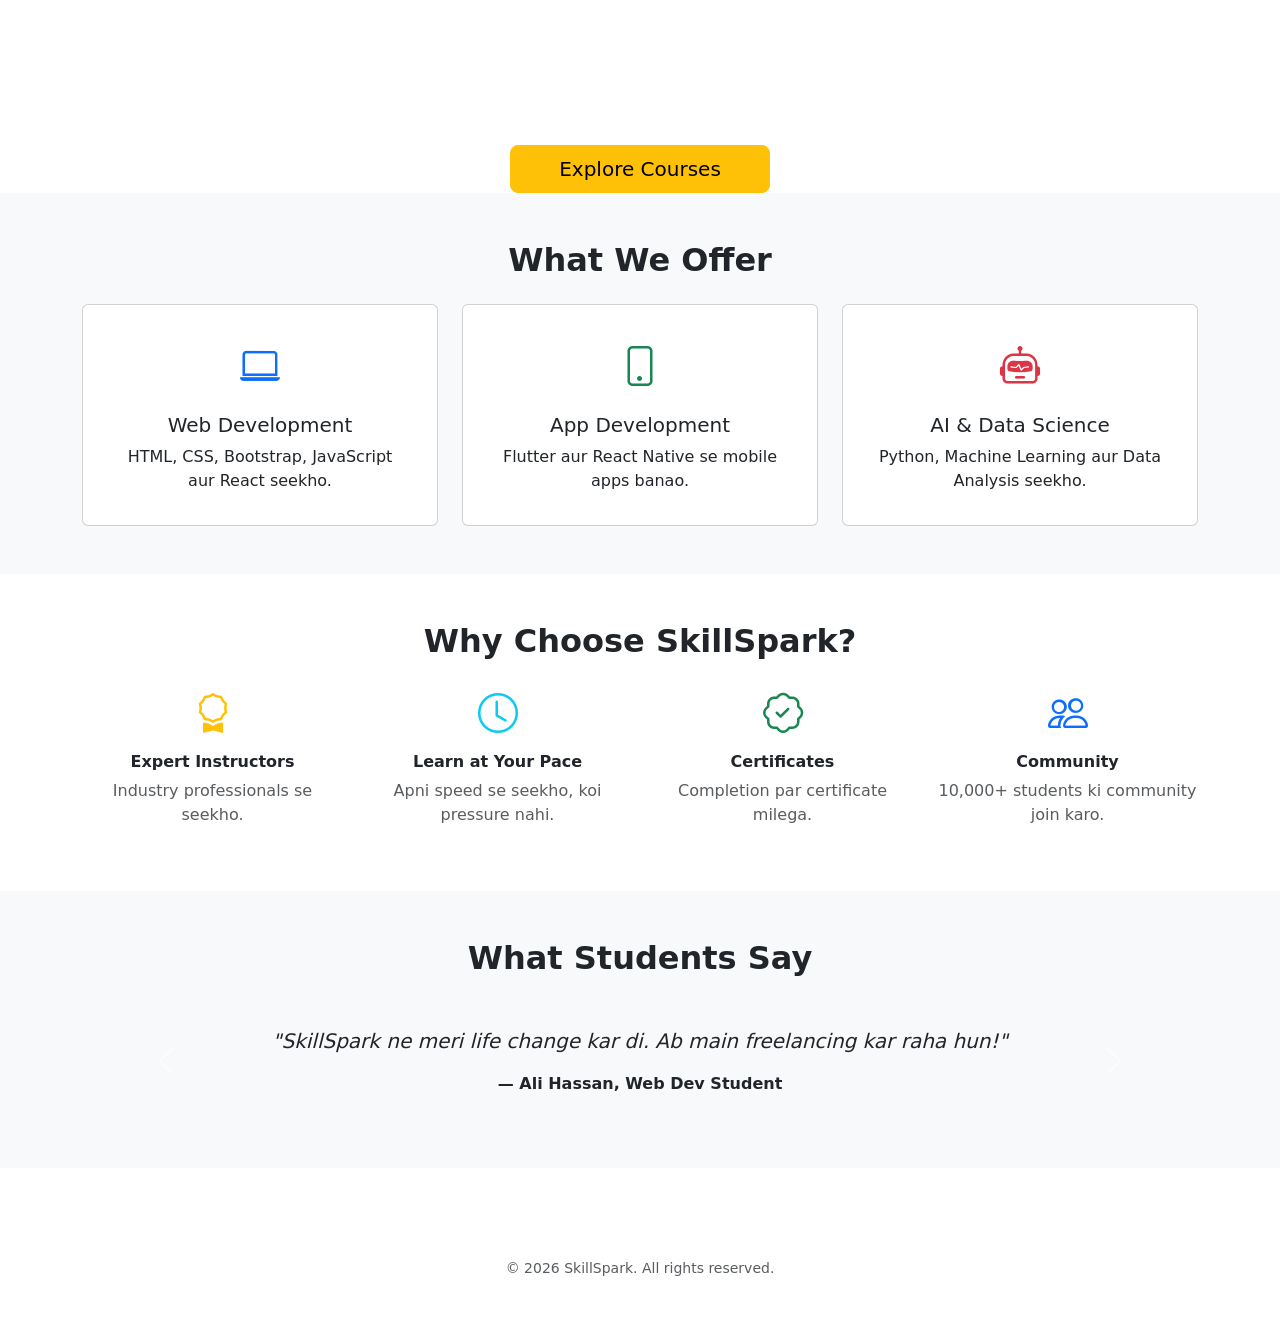
==== index.html @ a24d77f0 "Remove emojis for clean professional look" ====
<!DOCTYPE html>
<html lang="en">
<head>
  <meta charset="UTF-8" />
  <meta name="viewport" content="width=device-width, initial-scale=1.0"/>
  <title>SkillSpark - Learn. Build. Launch.</title>
  <link href="https://cdn.jsdelivr.net/npm/bootstrap@5.3.0/dist/css/bootstrap.min.css" rel="stylesheet"/>
  <link href="https://cdn.jsdelivr.net/npm/bootstrap-icons@1.10.5/font/bootstrap-icons.css" rel="stylesheet"/>
  <link rel="stylesheet" href="css/style.css"/>
</head>
<body>

  <!-- NAVBAR -->
  <nav class="navbar navbar-expand-lg navbar-dark fixed-top" id="mainNavbar">
    <div class="container">
      <a class="navbar-brand fw-bold fs-4" href="index.html">SkillSpark</a>
      <button class="navbar-toggler" type="button" data-bs-toggle="collapse" data-bs-target="#navMenu">
        <span class="navbar-toggler-icon"></span>
      </button>
      <div class="collapse navbar-collapse" id="navMenu">
        <ul class="navbar-nav ms-auto">
          <li class="nav-item"><a class="nav-link active" href="index.html">Home</a></li>
          <li class="nav-item"><a class="nav-link" href="courses.html">Courses</a></li>
          <li class="nav-item"><a class="nav-link" href="about.html">About</a></li>
          <li class="nav-item"><a class="nav-link" href="register.html">Register</a></li>
          <li class="nav-item"><a class="nav-link" href="contact.html">Contact</a></li>
          <li class="nav-item dropdown">
            <a class="nav-link dropdown-toggle" href="#" data-bs-toggle="dropdown">More</a>
            <ul class="dropdown-menu">
              <li><a class="dropdown-item" href="about.html">Our Team</a></li>
              <li><a class="dropdown-item" href="courses.html">All Courses</a></li>
            </ul>
          </li>
        </ul>
      </div>
    </div>
  </nav>

  <!-- HERO SECTION -->
  <section class="hero-section d-flex align-items-center text-white text-center">
    <div class="container">
      <h1 class="display-4 fw-bold">Learn. Build. Launch.</h1>
      <p class="lead mt-3">Pakistan ka #1 platform for university students to master tech skills.</p>
      <a href="courses.html" class="btn btn-warning btn-lg mt-3 px-5">Explore Courses</a>
    </div>
  </section>

  <!-- FEATURE CARDS -->
  <section class="py-5 bg-light">
    <div class="container">
      <h2 class="text-center fw-bold mb-4">What We Offer</h2>
      <div class="row g-4">
        <div class="col-sm-12 col-md-4">
          <div class="card feature-card h-100 text-center p-3">
            <div class="card-body">
              <i class="bi bi-laptop fs-1 text-primary"></i>
              <h5 class="card-title mt-3">Web Development</h5>
              <p class="card-text">HTML, CSS, Bootstrap, JavaScript aur React seekho.</p>
            </div>
          </div>
        </div>
        <div class="col-sm-12 col-md-4">
          <div class="card feature-card h-100 text-center p-3">
            <div class="card-body">
              <i class="bi bi-phone fs-1 text-success"></i>
              <h5 class="card-title mt-3">App Development</h5>
              <p class="card-text">Flutter aur React Native se mobile apps banao.</p>
            </div>
          </div>
        </div>
        <div class="col-sm-12 col-md-4">
          <div class="card feature-card h-100 text-center p-3">
            <div class="card-body">
              <i class="bi bi-robot fs-1 text-danger"></i>
              <h5 class="card-title mt-3">AI & Data Science</h5>
              <p class="card-text">Python, Machine Learning aur Data Analysis seekho.</p>
            </div>
          </div>
        </div>
      </div>
    </div>
  </section>

  <!-- WHY CHOOSE US -->
  <section class="py-5">
    <div class="container">
      <h2 class="text-center fw-bold mb-4">Why Choose SkillSpark?</h2>
      <div class="row g-4 text-center">
        <div class="col-sm-6 col-lg-3">
          <i class="bi bi-award fs-1 text-warning"></i>
          <h6 class="mt-2 fw-bold">Expert Instructors</h6>
          <p class="text-muted">Industry professionals se seekho.</p>
        </div>
        <div class="col-sm-6 col-lg-3">
          <i class="bi bi-clock fs-1 text-info"></i>
          <h6 class="mt-2 fw-bold">Learn at Your Pace</h6>
          <p class="text-muted">Apni speed se seekho, koi pressure nahi.</p>
        </div>
        <div class="col-sm-6 col-lg-3">
          <i class="bi bi-patch-check fs-1 text-success"></i>
          <h6 class="mt-2 fw-bold">Certificates</h6>
          <p class="text-muted">Completion par certificate milega.</p>
        </div>
        <div class="col-sm-6 col-lg-3">
          <i class="bi bi-people fs-1 text-primary"></i>
          <h6 class="mt-2 fw-bold">Community</h6>
          <p class="text-muted">10,000+ students ki community join karo.</p>
        </div>
      </div>
    </div>
  </section>

  <!-- TESTIMONIALS -->
  <section class="py-5 bg-light">
    <div class="container">
      <h2 class="text-center fw-bold mb-4">What Students Say</h2>
      <div id="testimonialCarousel" class="carousel slide" data-bs-ride="carousel">
        <div class="carousel-inner">
          <div class="carousel-item active">
            <div class="text-center p-4">
              <p class="fs-5 fst-italic">"SkillSpark ne meri life change kar di. Ab main freelancing kar raha hun!"</p>
              <strong>— Ali Hassan, Web Dev Student</strong>
            </div>
          </div>
          <div class="carousel-item">
            <div class="text-center p-4">
              <p class="fs-5 fst-italic">"Best platform for Pakistani students. Urdu mein samjhaya, English mein seekha!"</p>
              <strong>— Sana Malik, UI/UX Student</strong>
            </div>
          </div>
          <div class="carousel-item">
            <div class="text-center p-4">
              <p class="fs-5 fst-italic">"AI course ne mujhe internship dilwaya. Highly recommended!"</p>
              <strong>— Usman Tariq, AI Student</strong>
            </div>
          </div>
        </div>
        <button class="carousel-control-prev" type="button" data-bs-target="#testimonialCarousel" data-bs-slide="prev">
          <span class="carousel-control-prev-icon"></span>
        </button>
        <button class="carousel-control-next" type="button" data-bs-target="#testimonialCarousel" data-bs-slide="next">
          <span class="carousel-control-next-icon"></span>
        </button>
      </div>
    </div>
  </section>

  <!-- FOOTER -->
  <footer class="footer-section text-white py-4">
    <div class="container text-center">
      <p class="mb-1">SkillSpark — Learn. Build. Launch.</p>
      <a href="#" class="text-white me-3"><i class="bi bi-facebook fs-5"></i></a>
      <a href="#" class="text-white me-3"><i class="bi bi-instagram fs-5"></i></a>
      <a href="#" class="text-white me-3"><i class="bi bi-linkedin fs-5"></i></a>
      <a href="#" class="text-white"><i class="bi bi-github fs-5"></i></a>
      <p class="mt-2 text-muted small">© 2026 SkillSpark. All rights reserved.</p>
    </div>
  </footer>

  <script src="https://cdn.jsdelivr.net/npm/bootstrap@5.3.0/dist/js/bootstrap.bundle.min.js"></script>
</body>
</html>
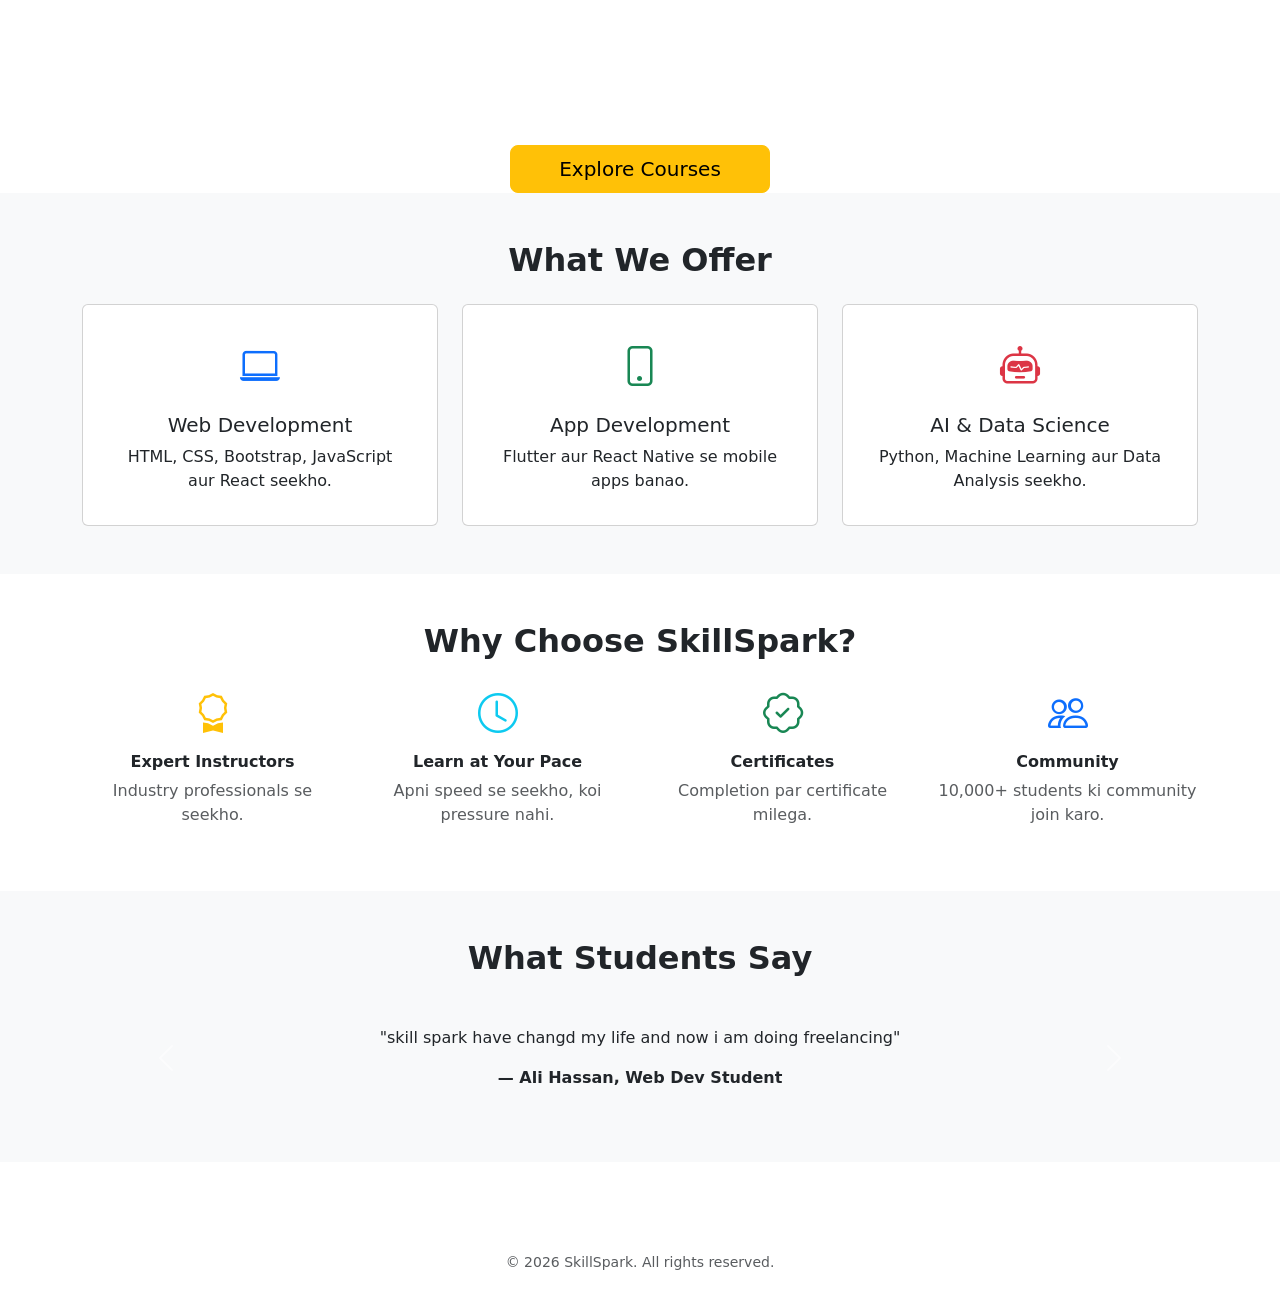
==== commit 4a13e8a6: "Add developer profile page and update navbar dropdow" ====
--- a/index.html
+++ b/index.html
@@ -27,7 +27,7 @@
           <li class="nav-item dropdown">
             <a class="nav-link dropdown-toggle" href="#" data-bs-toggle="dropdown">More</a>
             <ul class="dropdown-menu">
-              <li><a class="dropdown-item" href="about.html">Our Team</a></li>
+              <li><a class="dropdown-item" href="developer.html"> Meet Developer</a></li>
               <li><a class="dropdown-item" href="courses.html">All Courses</a></li>
             </ul>
           </li>
@@ -40,7 +40,7 @@
   <section class="hero-section d-flex align-items-center text-white text-center">
     <div class="container">
       <h1 class="display-4 fw-bold">Learn. Build. Launch.</h1>
-      <p class="lead mt-3">Pakistan ka #1 platform for university students to master tech skills.</p>
+      <p class="lead mt-3">Pakistan #1 platform for university students to master tech skills.</p>
       <a href="courses.html" class="btn btn-warning btn-lg mt-3 px-5">Explore Courses</a>
     </div>
   </section>
@@ -118,13 +118,15 @@
         <div class="carousel-inner">
           <div class="carousel-item active">
             <div class="text-center p-4">
-              <p class="fs-5 fst-italic">"SkillSpark ne meri life change kar di. Ab main freelancing kar raha hun!"</p>
+              <!-- <p class="fs-5 fst-italic">"SkillSpark ne meri life change kar di. Ab main freelancing kar raha hun!" -->
+                "skill spark have changd my life and now i am doing freelancing"
+              </p>
               <strong>— Ali Hassan, Web Dev Student</strong>
             </div>
           </div>
           <div class="carousel-item">
             <div class="text-center p-4">
-              <p class="fs-5 fst-italic">"Best platform for Pakistani students. Urdu mein samjhaya, English mein seekha!"</p>
+              <p class="fs-5 fst-italic">"Best platform for Pakistani students.Urdu mein samjhaya, English mein seekha!"</p>
               <strong>— Sana Malik, UI/UX Student</strong>
             </div>
           </div>
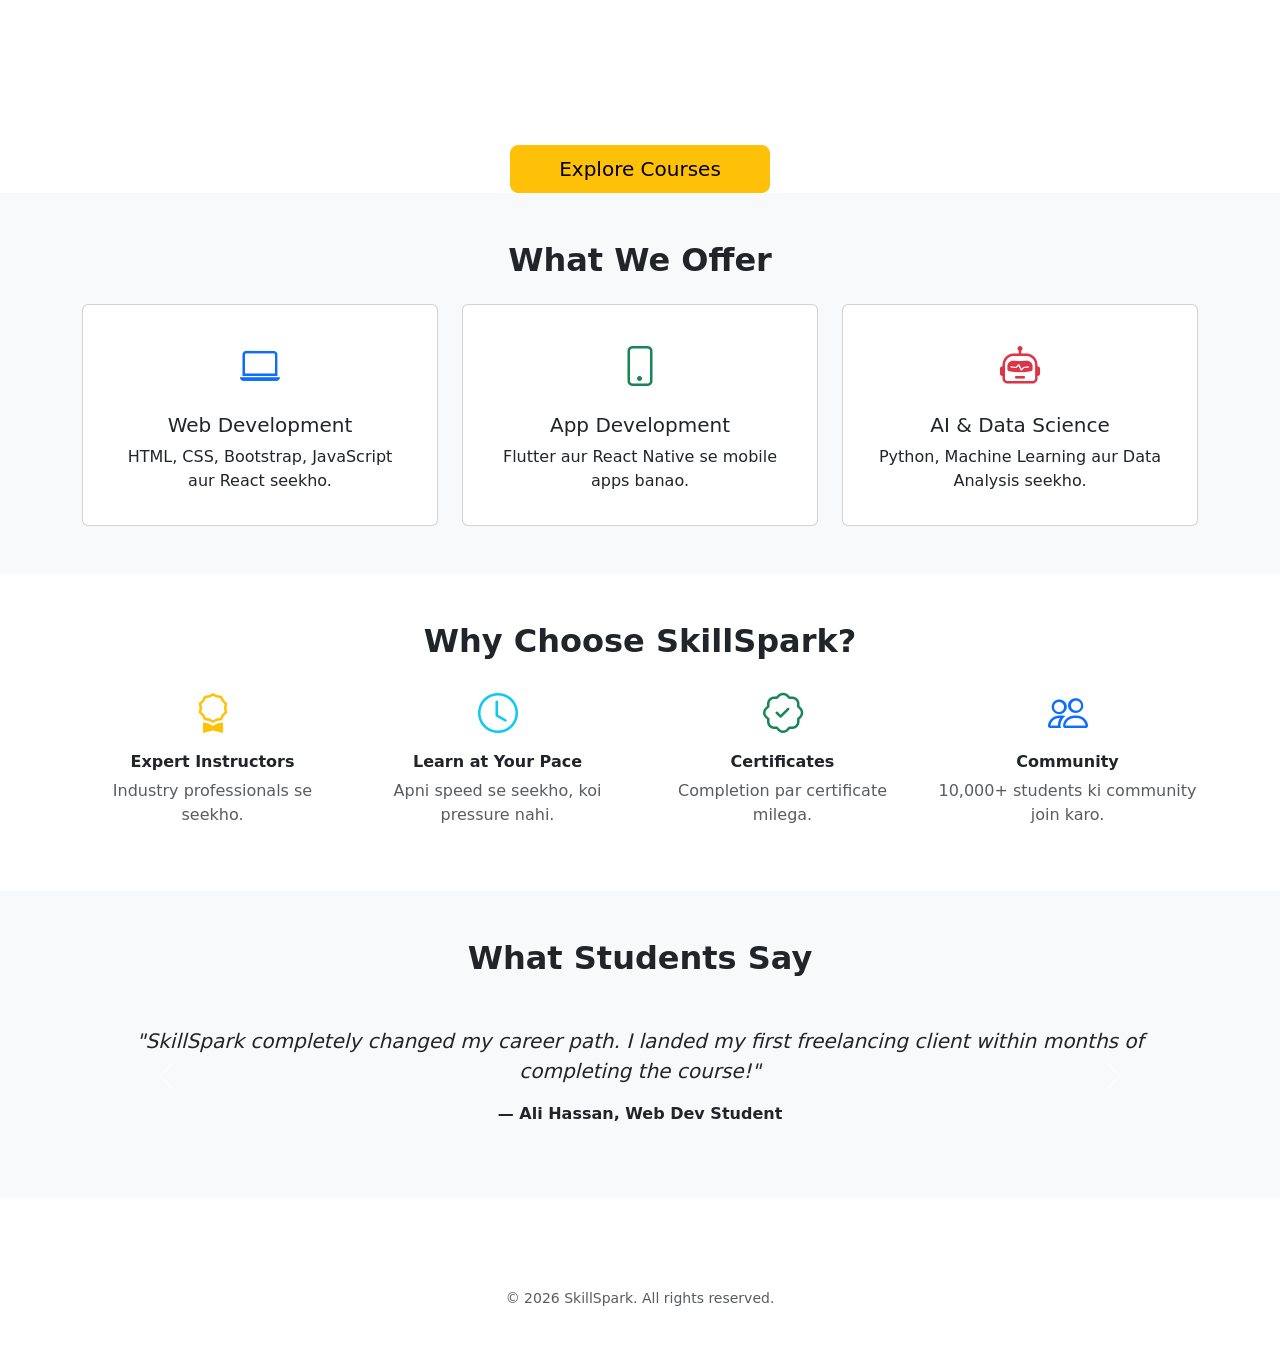
==== commit 5fc86d2e: "fix testimonials in index file" ====
--- a/index.html
+++ b/index.html
@@ -118,21 +118,20 @@
         <div class="carousel-inner">
           <div class="carousel-item active">
             <div class="text-center p-4">
-              <!-- <p class="fs-5 fst-italic">"SkillSpark ne meri life change kar di. Ab main freelancing kar raha hun!" -->
-                "skill spark have changd my life and now i am doing freelancing"
+              <p class="fs-5 fst-italic">"SkillSpark completely changed my career path. I landed my first freelancing client within months of completing the course!"
               </p>
               <strong>— Ali Hassan, Web Dev Student</strong>
             </div>
           </div>
           <div class="carousel-item">
             <div class="text-center p-4">
-              <p class="fs-5 fst-italic">"Best platform for Pakistani students.Urdu mein samjhaya, English mein seekha!"</p>
+              <p class="fs-5 fst-italic">"Best platform for Pakistani students. Urdu mein samjhaya, English mein seekha!"</p>
               <strong>— Sana Malik, UI/UX Student</strong>
             </div>
           </div>
           <div class="carousel-item">
             <div class="text-center p-4">
-              <p class="fs-5 fst-italic">"AI course ne mujhe internship dilwaya. Highly recommended!"</p>
+              <p class="fs-5 fst-italic">"The AI and Data Science course helped me secure a internship at a top tech firm. I highly recommend SkillSpark to every student."</p>
               <strong>— Usman Tariq, AI Student</strong>
             </div>
           </div>
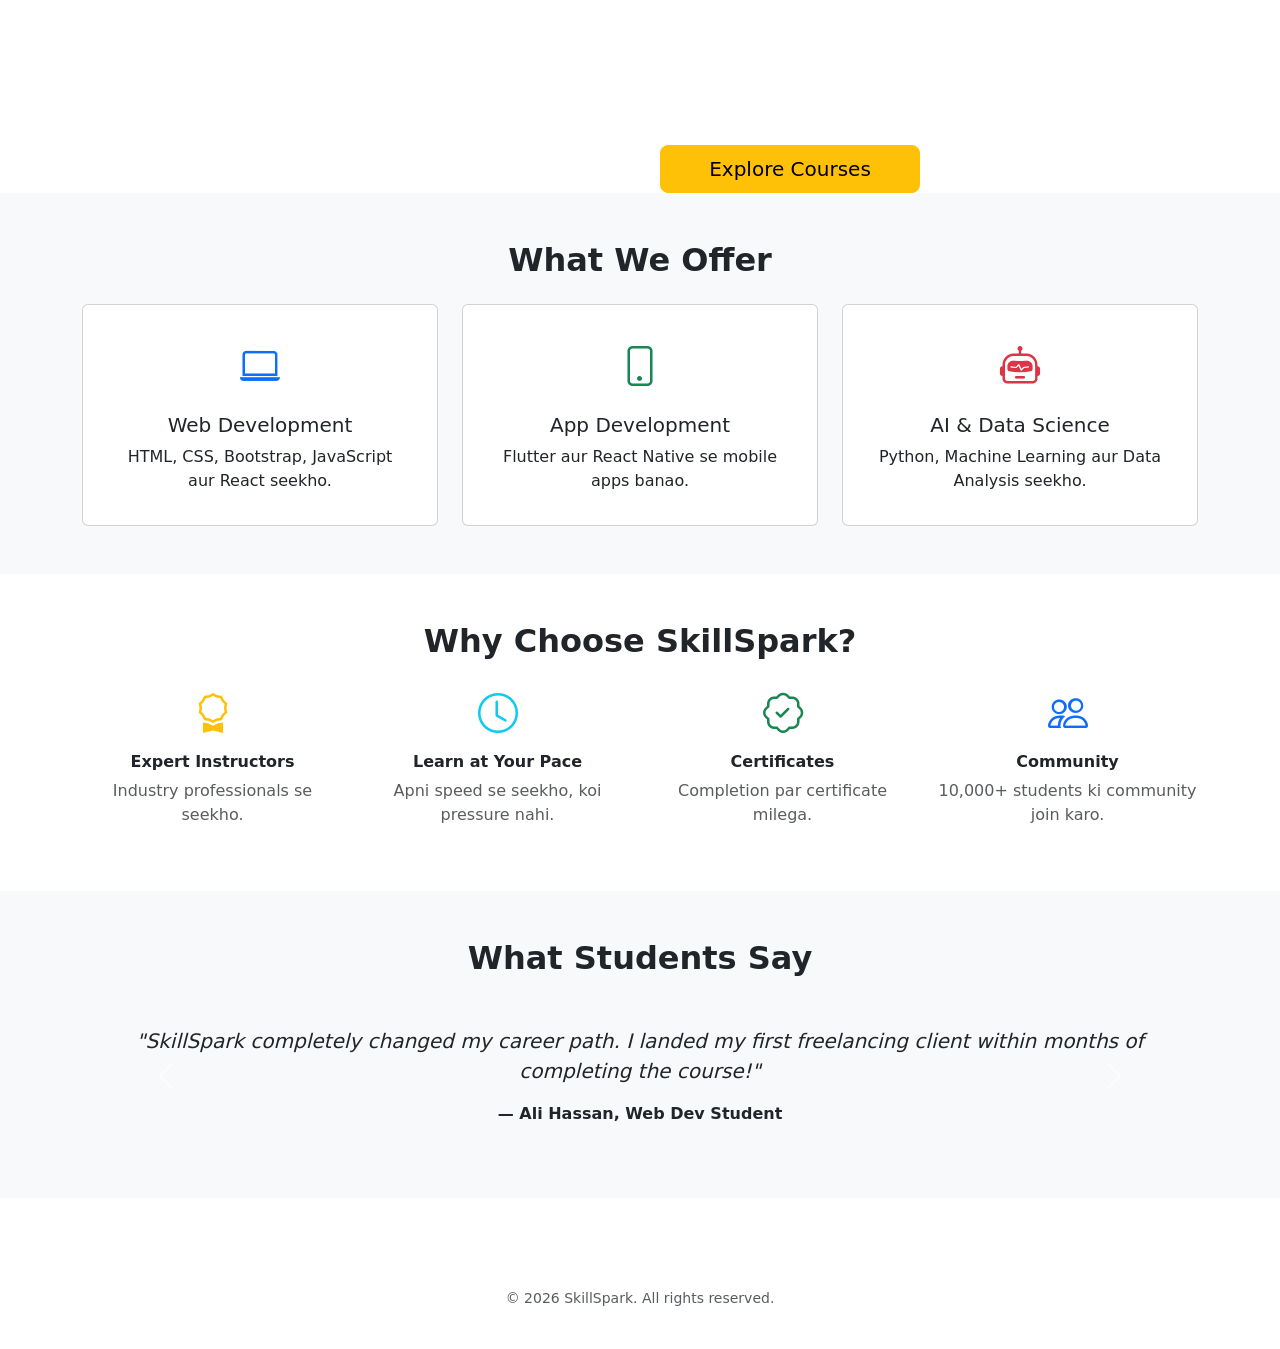
==== commit 6c634e1e: "add images and videos in website" ====
--- a/index.html
+++ b/index.html
@@ -38,7 +38,9 @@
 
   <!-- HERO SECTION -->
   <section class="hero-section d-flex align-items-center text-white text-center">
-    <div class="container">
+    <video autoplay muted loop playsinline class="hero-video">
+      <source src="assets/images/hero.mp4" type="video/mp4"/>
+    </video>    <div class="container">
       <h1 class="display-4 fw-bold">Learn. Build. Launch.</h1>
       <p class="lead mt-3">Pakistan #1 platform for university students to master tech skills.</p>
       <a href="courses.html" class="btn btn-warning btn-lg mt-3 px-5">Explore Courses</a>
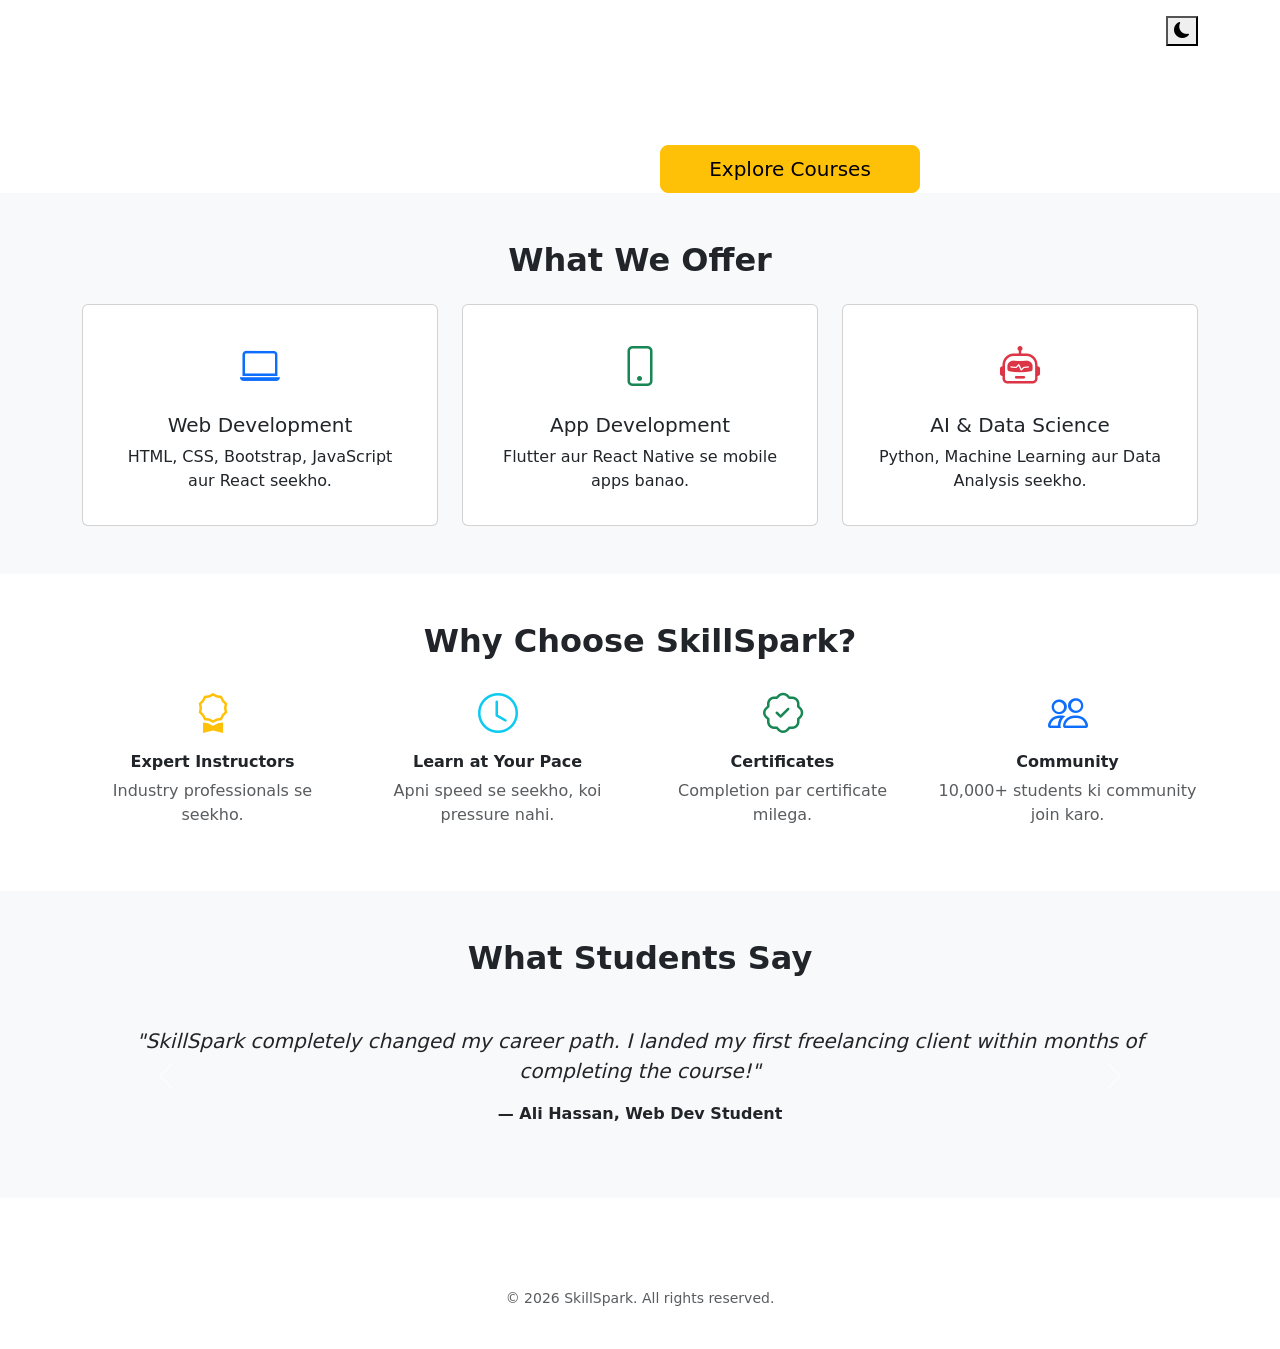
==== commit f3a20684: "Add dark mode toggle with localStorage support" ====
--- a/index.html
+++ b/index.html
@@ -32,6 +32,9 @@
             </ul>
           </li>
         </ul>
+        <button class="dark-toggle ms-3" onclick="toggleDark()" title="Toggle Dark Mode">
+          <i class="bi bi-moon-fill" id="darkIcon"></i>
+        </button>
       </div>
     </div>
   </nav>
@@ -161,5 +164,26 @@
   </footer>
 
   <script src="https://cdn.jsdelivr.net/npm/bootstrap@5.3.0/dist/js/bootstrap.bundle.min.js"></script>
+<script>
+    function toggleDark() {
+      document.body.classList.toggle('dark-mode');
+      const icon = document.getElementById('darkIcon');
+      if (document.body.classList.contains('dark-mode')) {
+        icon.className = 'bi bi-sun-fill';
+        localStorage.setItem('theme', 'dark');
+      } else {
+        icon.className = 'bi bi-moon-fill';
+        localStorage.setItem('theme', 'light');
+      }
+    }
+
+    // Remember theme on page load
+    window.onload = function() {
+      if (localStorage.getItem('theme') === 'dark') {
+        document.body.classList.add('dark-mode');
+        document.getElementById('darkIcon').className = 'bi bi-sun-fill';
+      }
+    };
+  </script>
 </body>
 </html>
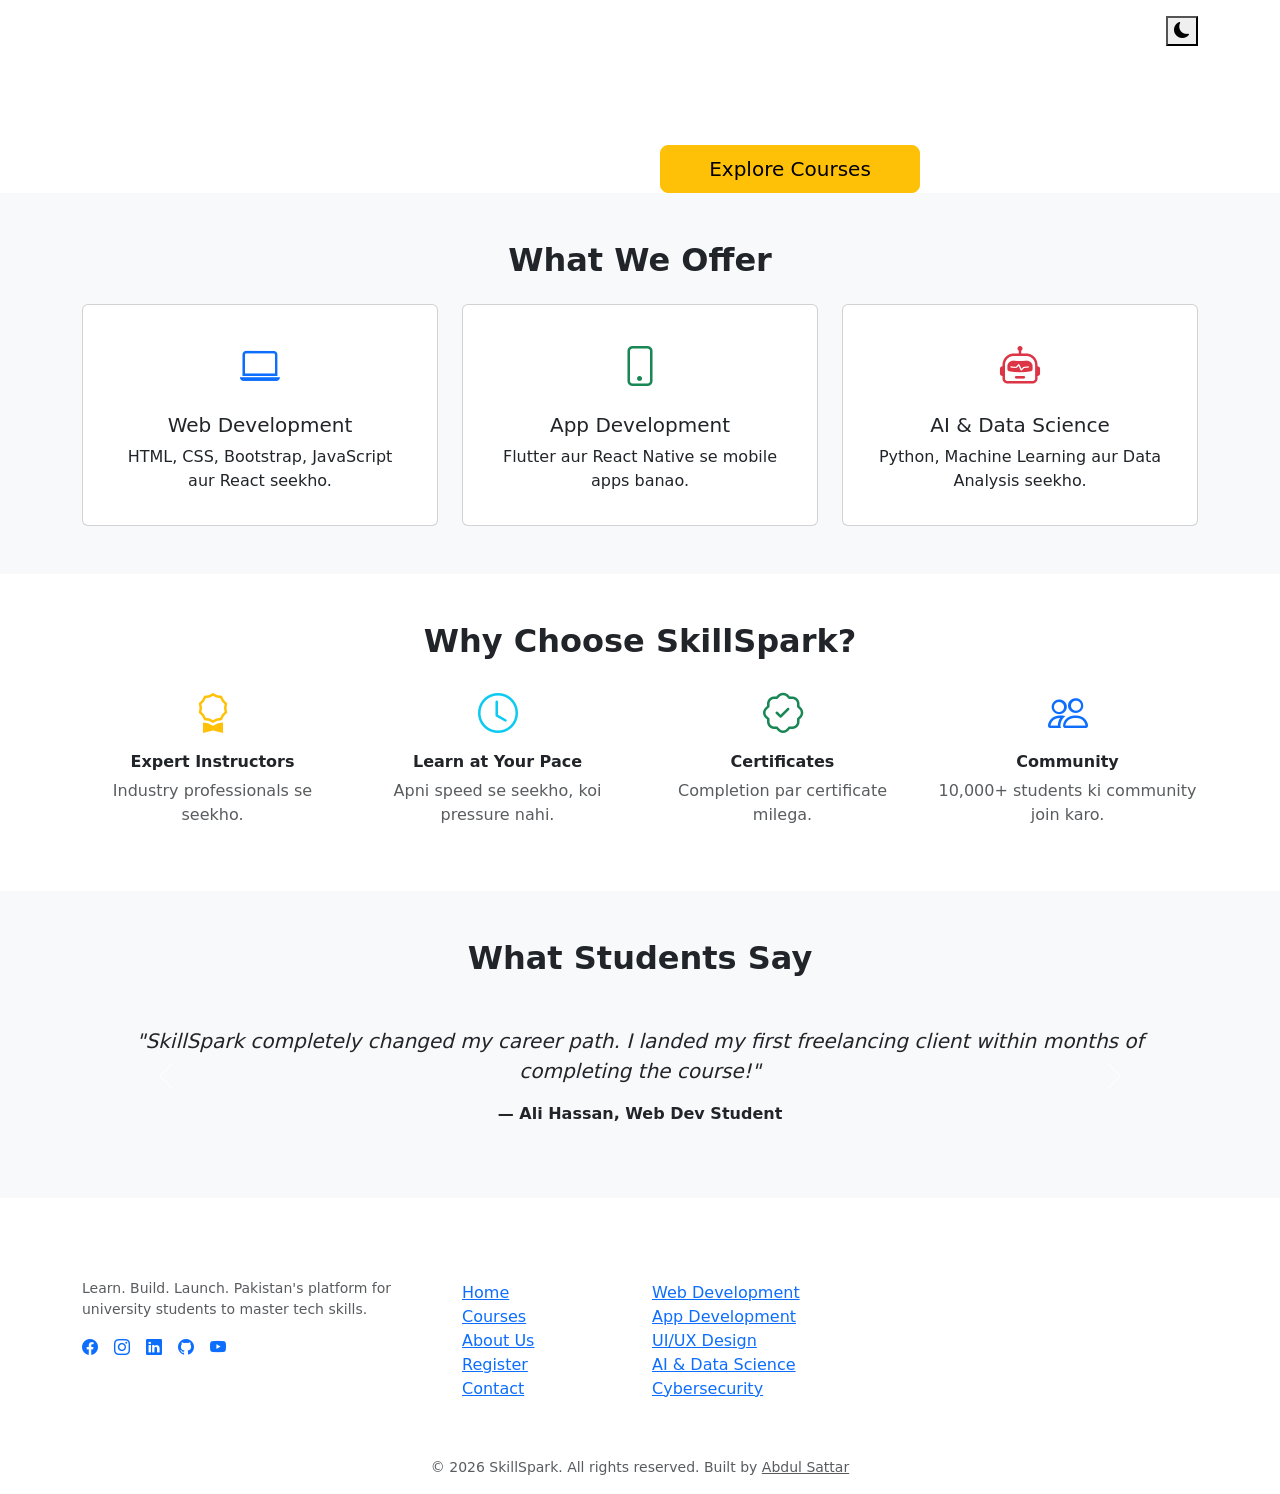
==== commit 96bb9a80: "Upgrade footer with quick links" ====
--- a/index.html
+++ b/index.html
@@ -152,14 +152,64 @@
   </section>
 
   <!-- FOOTER -->
-  <footer class="footer-section text-white py-4">
-    <div class="container text-center">
-      <p class="mb-1">SkillSpark — Learn. Build. Launch.</p>
-      <a href="#" class="text-white me-3"><i class="bi bi-facebook fs-5"></i></a>
-      <a href="#" class="text-white me-3"><i class="bi bi-instagram fs-5"></i></a>
-      <a href="#" class="text-white me-3"><i class="bi bi-linkedin fs-5"></i></a>
-      <a href="#" class="text-white"><i class="bi bi-github fs-5"></i></a>
-      <p class="mt-2 text-muted small">© 2026 SkillSpark. All rights reserved.</p>
+  <footer class="footer-section text-white pt-5 pb-3">
+    <div class="container">
+      <div class="row g-4 mb-4">
+
+        <!-- Brand -->
+        <div class="col-sm-12 col-md-4">
+          <h5 class="fw-bold mb-2" style="color: var(--primary);">SkillSpark</h5>
+          <p class="small text-muted">Learn. Build. Launch. Pakistan's platform for university students to master tech skills.</p>
+          <div class="d-flex gap-3 mt-3">
+            <a href="#" class="footer-social"><i class="bi bi-facebook"></i></a>
+            <a href="#" class="footer-social"><i class="bi bi-instagram"></i></a>
+            <a href="#" class="footer-social"><i class="bi bi-linkedin"></i></a>
+            <a href="#" class="footer-social"><i class="bi bi-github"></i></a>
+            <a href="#" class="footer-social"><i class="bi bi-youtube"></i></a>
+          </div>
+        </div>
+
+        <!-- Quick Links -->
+        <div class="col-sm-6 col-md-2">
+          <h6 class="fw-bold mb-3" style="color: var(--primary);">Quick Links</h6>
+          <ul class="list-unstyled footer-links">
+            <li><a href="index.html">Home</a></li>
+            <li><a href="courses.html">Courses</a></li>
+            <li><a href="about.html">About Us</a></li>
+            <li><a href="register.html">Register</a></li>
+            <li><a href="contact.html">Contact</a></li>
+          </ul>
+        </div>
+
+        <!-- Courses -->
+        <div class="col-sm-6 col-md-3">
+          <h6 class="fw-bold mb-3" style="color: var(--primary);">Our Courses</h6>
+          <ul class="list-unstyled footer-links">
+            <li><a href="courses.html">Web Development</a></li>
+            <li><a href="courses.html">App Development</a></li>
+            <li><a href="courses.html">UI/UX Design</a></li>
+            <li><a href="courses.html">AI & Data Science</a></li>
+            <li><a href="courses.html">Cybersecurity</a></li>
+          </ul>
+        </div>
+
+        <!-- Contact Info -->
+        <div class="col-sm-12 col-md-3">
+          <h6 class="fw-bold mb-3" style="color: var(--primary);">Contact</h6>
+          <ul class="list-unstyled footer-links">
+            <li><i class="bi bi-geo-alt me-2"></i>Lahore, Pakistan</li>
+            <li><i class="bi bi-envelope me-2"></i>info@skillspark.pk</li>
+            <li><i class="bi bi-telephone me-2"></i>+92 300 1234567</li>
+          </ul>
+        </div>
+
+      </div>
+
+      <!-- Bottom Bar -->
+      <div class="footer-bottom text-center pt-3">
+        <p class="small text-muted mb-0">© 2026 SkillSpark. All rights reserved. Built by <a href="developer.html" style="color: var(--primary);">Abdul Sattar</a></p>
+      </div>
+
     </div>
   </footer>
 
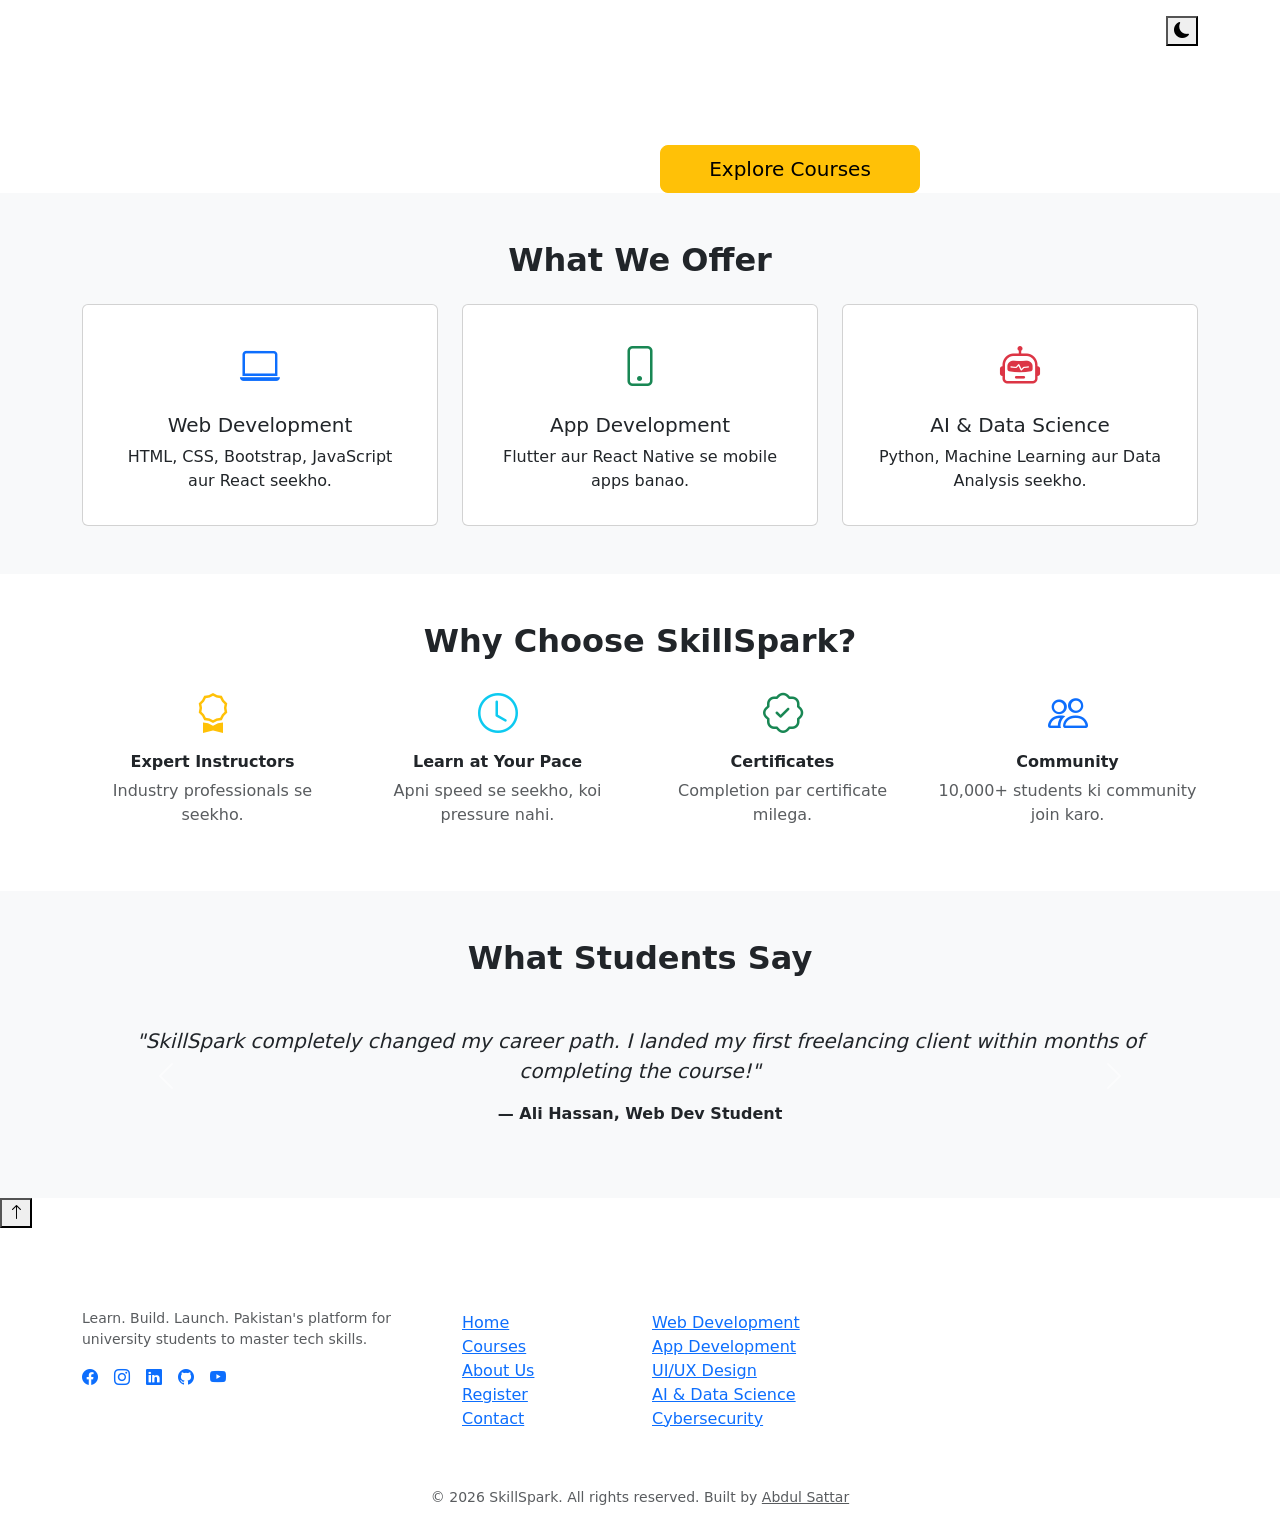
==== commit d1d51d7e: "Add scroll to top button and AOS animations" ====
--- a/index.html
+++ b/index.html
@@ -7,6 +7,7 @@
   <link href="https://cdn.jsdelivr.net/npm/bootstrap@5.3.0/dist/css/bootstrap.min.css" rel="stylesheet"/>
   <link href="https://cdn.jsdelivr.net/npm/bootstrap-icons@1.10.5/font/bootstrap-icons.css" rel="stylesheet"/>
   <link rel="stylesheet" href="css/style.css"/>
+<link rel="stylesheet" href="https://cdn.jsdelivr.net/npm/aos@2.3.4/dist/aos.css"/>
 </head>
 <body>
 
@@ -44,7 +45,7 @@
     <video autoplay muted loop playsinline class="hero-video">
       <source src="assets/images/hero.mp4" type="video/mp4"/>
     </video>    <div class="container">
-      <h1 class="display-4 fw-bold">Learn. Build. Launch.</h1>
+      <h1 class="display-4 fw-bold" data-aos="fade-down">Learn. Build. Launch.</h1>
       <p class="lead mt-3">Pakistan #1 platform for university students to master tech skills.</p>
       <a href="courses.html" class="btn btn-warning btn-lg mt-3 px-5">Explore Courses</a>
     </div>
@@ -55,7 +56,7 @@
     <div class="container">
       <h2 class="text-center fw-bold mb-4">What We Offer</h2>
       <div class="row g-4">
-        <div class="col-sm-12 col-md-4">
+        <div class="col-sm-12 col-md-4" data-aos="fade-up">
           <div class="card feature-card h-100 text-center p-3">
             <div class="card-body">
               <i class="bi bi-laptop fs-1 text-primary"></i>
@@ -64,7 +65,7 @@
             </div>
           </div>
         </div>
-        <div class="col-sm-12 col-md-4">
+        <div class="col-sm-12 col-md-4" data-aos="fade-up">
           <div class="card feature-card h-100 text-center p-3">
             <div class="card-body">
               <i class="bi bi-phone fs-1 text-success"></i>
@@ -73,7 +74,7 @@
             </div>
           </div>
         </div>
-        <div class="col-sm-12 col-md-4">
+        <div class="col-sm-12 col-md-4" data-aos="fade-up">
           <div class="card feature-card h-100 text-center p-3">
             <div class="card-body">
               <i class="bi bi-robot fs-1 text-danger"></i>
@@ -150,6 +151,11 @@
       </div>
     </div>
   </section>
+
+  <!-- SCROLL TO TOP -->
+  <button id="scrollTopBtn" onclick="scrollToTop()" title="Go to top">
+    <i class="bi bi-arrow-up"></i>
+  </button>
 
   <!-- FOOTER -->
   <footer class="footer-section text-white pt-5 pb-3">
@@ -214,6 +220,7 @@
   </footer>
 
   <script src="https://cdn.jsdelivr.net/npm/bootstrap@5.3.0/dist/js/bootstrap.bundle.min.js"></script>
+  <script src="https://cdn.jsdelivr.net/npm/aos@2.3.4/dist/aos.js"></script>
 <script>
     function toggleDark() {
       document.body.classList.toggle('dark-mode');
@@ -234,6 +241,24 @@
         document.getElementById('darkIcon').className = 'bi bi-sun-fill';
       }
     };
+
+    // AOS Animation init
+    AOS.init({ duration: 700, once: true });
+
+    // Scroll to top
+    function scrollToTop() {
+      window.scrollTo({ top: 0, behavior: 'smooth' });
+    }
+
+    // Show/hide scroll button
+    window.addEventListener('scroll', function() {
+      const btn = document.getElementById('scrollTopBtn');
+      if (window.scrollY > 300) {
+        btn.classList.add('show');
+      } else {
+        btn.classList.remove('show');
+      }
+    });
   </script>
 </body>
 </html>
